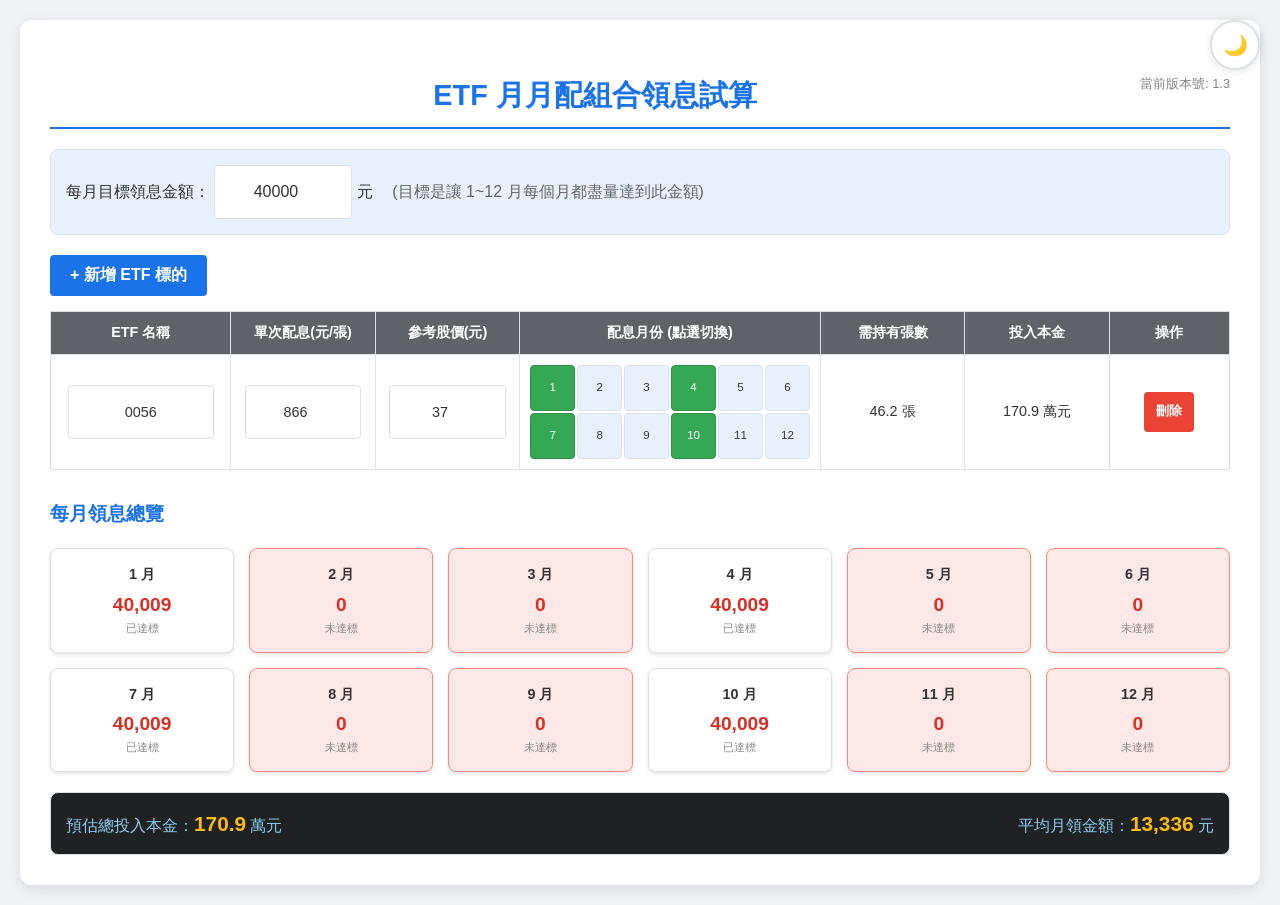
==== index.html @ 4b32ee2d "在標題右上角添加版本號顯示：當前版本號: 1.3" ====
<!DOCTYPE html>
<html lang="zh-TW">
<head>
    <meta charset="UTF-8">
    <meta name="viewport" content="width=device-width, initial-scale=1.0">
    <title>ETF 月月配組合精算器</title>
    <link rel="stylesheet" href="styles.css">
</head>
<body>

<button class="theme-toggle" id="themeToggle" title="切換主題">🌙</button>

<div class="container">
    <div class="header-section">
        <h2>ETF 月月配組合領息試算</h2>
        <div class="version-info">當前版本號: 1.3</div>
    </div>
    
    <div class="config-section">
        <label>每月目標領息金額：</label>
        <input type="number" id="targetIncome" value="40000" style="width: 120px;" oninput="calculate()"> 元
        <span style="margin-left: 15px; color: #666;">(目標是讓 1~12 月每個月都盡量達到此金額)</span>
    </div>

    <button class="btn btn-add" onclick="addRow()">+ 新增 ETF 標的</button>

    <table id="etfTable">
        <thead>
            <tr>
                <th width="15%">ETF 名稱</th>
                <th width="12%">單次配息(元/張)</th>
                <th width="12%">參考股價(元)</th>
                <th width="25%">配息月份 (點選切換)</th>
                <th width="12%">需持有張數</th>
                <th width="12%">投入本金</th>
                <th width="10%">操作</th>
            </tr>
        </thead>
        <tbody>
            <tr>
                <td><input type="text" value="0056" class="name"></td>
                <td><input type="number" value="866" class="dividend" oninput="calculate()"></td>
                <td><input type="number" value="37" class="price" oninput="calculate()"></td>
                <td>
                    <div class="month-box">
                        <div class="month-item active" onclick="toggleMonth(this)">1</div><div class="month-item" onclick="toggleMonth(this)">2</div><div class="month-item" onclick="toggleMonth(this)">3</div>
                        <div class="month-item active" onclick="toggleMonth(this)">4</div><div class="month-item" onclick="toggleMonth(this)">5</div><div class="month-item" onclick="toggleMonth(this)">6</div>
                        <div class="month-item active" onclick="toggleMonth(this)">7</div><div class="month-item" onclick="toggleMonth(this)">8</div><div class="month-item" onclick="toggleMonth(this)">9</div>
                        <div class="month-item active" onclick="toggleMonth(this)">10</div><div class="month-item" onclick="toggleMonth(this)">11</div><div class="month-item" onclick="toggleMonth(this)">12</div>
                    </div>
                </td>
                <td class="shares">0</td>
                <td class="cost">0</td>
                <td><button class="btn btn-del" onclick="deleteRow(this)">刪除</button></td>
            </tr>
        </tbody>
    </table>

    <h3>每月領息總覽</h3>
    <div class="result-grid" id="monthGrid">
        </div>

    <div class="summary-bar">
        <div>預估總投入本金：<span id="totalCapital" class="highlight">0</span> 萬元</div>
        <div>平均月領金額：<span id="avgMonthly" class="highlight">0</span> 元</div>
    </div>
</div>

<script src="script.js"></script>

</body>
</html>
---- styles.css ----
:root {
    /* 亮色主題變數 */
    --bg-primary: #f0f2f5;
    --bg-secondary: #ffffff;
    --bg-tertiary: #e8f0fe;
    --bg-accent: #202124;
    --text-primary: #333333;
    --text-secondary: #666666;
    --text-accent: #1a73e8;
    --text-highlight: #fbbc04;
    --text-error: #d93025;
    --text-success: #34a853;
    --border-primary: #dee2e6;
    --border-secondary: #e0e0e0;
    --border-accent: #1a73e8;
    --shadow-primary: rgba(0,0,0,0.1);
    --shadow-secondary: rgba(0,0,0,0.15);
    --table-header: #5f6368;
    --low-income-bg: #fce8e6;
    --low-income-border: #f28b82;
    --btn-primary: #1a73e8;
    --btn-danger: #ea4335;
    --btn-hover: #e9ecef;
    --summary-text: #87ceeb;
}

/* 暗色主題變數 */
[data-theme="dark"] {
    --bg-primary: #121212;
    --bg-secondary: #1e1e1e;
    --bg-tertiary: #2d2d2d;
    --bg-accent: #ffffff;
    --text-primary: #e0e0e0;
    --text-secondary: #b0b0b0;
    --text-accent: #64b5f6;
    --text-highlight: #ffb74d;
    --text-error: #ef5350;
    --text-success: #4caf50;
    --border-primary: #404040;
    --border-secondary: #404040;
    --border-accent: #64b5f6;
    --shadow-primary: rgba(0,0,0,0.3);
    --shadow-secondary: rgba(0,0,0,0.4);
    --table-header: #424242;
    --low-income-bg: #2d1818;
    --low-income-border: #ef5350;
    --btn-primary: #64b5f6;
    --btn-danger: #ef5350;
    --btn-hover: #333333;
    --summary-text: #000000;
}

body {
    font-family: "Microsoft JhengHei", sans-serif;
    margin: 20px;
    background-color: var(--bg-primary);
    color: var(--text-primary);
    font-size: 16px;
    line-height: 1.5;
    transition: background-color 0.3s ease, color 0.3s ease;
}

.container {
    max-width: 1100px;
    margin: auto;
    background: var(--bg-secondary);
    padding: 25px;
    border-radius: 12px;
    box-shadow: 0 4px 15px var(--shadow-primary);
    transition: background-color 0.3s ease, box-shadow 0.3s ease;
}

.theme-toggle {
    position: fixed;
    top: 20px;
    right: 20px;
    background: var(--bg-secondary);
    border: 2px solid var(--border-primary);
    border-radius: 50%;
    width: 50px;
    height: 50px;
    cursor: pointer;
    display: flex;
    align-items: center;
    justify-content: center;
    font-size: 20px;
    transition: all 0.3s ease;
    box-shadow: 0 2px 8px var(--shadow-primary);
    z-index: 1000;
}

.theme-toggle:hover {
    transform: scale(1.1);
    box-shadow: 0 4px 12px var(--shadow-secondary);
}

.header-section {
    display: flex;
    justify-content: space-between;
    align-items: center;
    margin-bottom: 20px;
    border-bottom: 2px solid var(--text-accent);
    padding-bottom: 10px;
}

.version-info {
    font-size: 0.8em;
    color: var(--text-secondary);
    font-weight: normal;
    opacity: 0.8;
}

h2 {
    color: var(--text-accent);
    text-align: center;
    border-bottom: none;
    padding-bottom: 0;
    margin-bottom: 0;
    font-size: 1.5em;
    flex: 1;
}

h3 {
    color: var(--text-accent);
    margin-top: 30px;
    margin-bottom: 15px;
    font-size: 1.2em;
}

.config-section {
    margin-bottom: 20px;
    padding: 15px;
    background: var(--bg-tertiary);
    border-radius: 8px;
    border: 1px solid var(--border-primary);
    transition: background-color 0.3s ease, border-color 0.3s ease;
}

table {
    width: 100%;
    border-collapse: collapse;
    margin-bottom: 20px;
    background: var(--bg-secondary);
    font-size: 0.9em;
    border: 1px solid var(--border-primary);
}

th, td {
    border: 1px solid var(--border-primary);
    padding: 10px;
    text-align: center;
    vertical-align: middle;
}

th {
    background-color: var(--table-header);
    color: white;
    font-weight: bold;
}

input[type="number"], input[type="text"] {
    width: 80%;
    padding: 8px;
    border: 1px solid var(--border-primary);
    border-radius: 4px;
    text-align: center;
    font-size: 1em;
    min-height: 36px;
    background-color: var(--bg-secondary);
    color: var(--text-primary);
    transition: border-color 0.3s ease, background-color 0.3s ease, color 0.3s ease;
}

input[type="number"]:focus, input[type="text"]:focus {
    outline: none;
    border-color: var(--text-accent);
    box-shadow: 0 0 0 2px rgba(26, 115, 232, 0.2);
}

.month-box {
    display: grid;
    grid-template-columns: repeat(6, 1fr);
    gap: 2px;
    font-size: 0.8em;
}

.month-item {
    background: var(--bg-tertiary);
    border: 1px solid var(--border-primary);
    padding: 6px 2px;
    cursor: pointer;
    border-radius: 4px;
    transition: all 0.2s ease;
    min-height: 32px;
    display: flex;
    align-items: center;
    justify-content: center;
    color: var(--text-primary);
}

.month-item:hover {
    background: var(--btn-hover);
}

.month-item.active {
    background: var(--text-success);
    color: white;
    border-color: #2d8e47;
}

.result-grid {
    display: grid;
    grid-template-columns: repeat(6, 1fr);
    gap: 10px;
    margin-top: 20px;
}

.month-card {
    background: var(--bg-secondary);
    border: 1px solid var(--border-secondary);
    padding: 10px;
    border-radius: 8px;
    text-align: center;
    box-shadow: 0 2px 4px var(--shadow-primary);
    transition: background-color 0.3s ease, border-color 0.3s ease, box-shadow 0.3s ease;
}

.month-card h4 {
    margin: 0 0 5px 0;
    color: var(--text-primary);
    font-size: 0.9em;
}

.month-card .amt {
    font-size: 1.2em;
    font-weight: bold;
    color: var(--text-error);
}

.low-income {
    background-color: var(--low-income-bg);
    border-color: var(--low-income-border);
}

.btn {
    cursor: pointer;
    border: none;
    border-radius: 4px;
    padding: 10px 20px;
    font-weight: bold;
    transition: all 0.3s ease;
    font-size: 1em;
    min-height: 40px;
    background-color: var(--btn-primary);
    color: white;
}

.btn:hover {
    opacity: 0.9;
    transform: translateY(-1px);
}

.btn-add {
    background-color: var(--btn-primary);
    color: white;
    margin-bottom: 15px;
}

.btn-del {
    background-color: var(--btn-danger);
    color: white;
    padding: 6px 12px;
    font-size: 0.9em;
}

.btn-del:hover {
    background-color: #d32f2f;
}

.summary-bar {
    background: var(--bg-accent);
    color: var(--summary-text);
    padding: 15px;
    border-radius: 8px;
    margin-top: 20px;
    display: flex;
    justify-content: space-between;
    align-items: center;
    flex-wrap: wrap;
    gap: 10px;
    border: 1px solid var(--border-primary);
}

.highlight {
    color: var(--text-highlight);
    font-size: 1.3em;
    font-weight: bold;
}

/* 響應式設計 */
@media (max-width: 768px) {
    body {
        margin: 10px;
        font-size: 14px;
    }

    .container {
        padding: 15px;
        margin: 0;
        border-radius: 8px;
    }

    .header-section {
        flex-direction: column;
        align-items: flex-start;
        gap: 5px;
    }

    .version-info {
        font-size: 0.75em;
        align-self: flex-end;
    }

    .theme-toggle {
        top: 10px;
        right: 10px;
        width: 45px;
        height: 45px;
        font-size: 18px;
    }

    h2 {
        font-size: 1.3em;
        margin-bottom: 15px;
    }

    h3 {
        font-size: 1.1em;
        margin-top: 25px;
    }

    .config-section {
        padding: 12px;
        margin-bottom: 15px;
    }

    .config-section label {
        display: block;
        margin-bottom: 8px;
        font-weight: bold;
    }

    .config-section input {
        width: 100%;
        max-width: 200px;
    }

    .config-section span {
        display: block;
        margin-top: 8px;
        font-size: 0.9em;
        color: var(--text-secondary);
    }

    table {
        font-size: 0.8em;
    }

    th, td {
        padding: 6px 4px;
    }

    th {
        font-size: 0.8em;
    }

    input[type="number"], input[type="text"] {
        width: 100%;
        padding: 6px;
        font-size: 0.9em;
        min-height: 32px;
    }

    .month-box {
        grid-template-columns: repeat(4, 1fr);
        gap: 3px;
        font-size: 0.75em;
    }

    .month-item {
        padding: 8px 4px;
        min-height: 36px;
    }

    .result-grid {
        grid-template-columns: repeat(3, 1fr);
        gap: 8px;
    }

    .month-card {
        padding: 8px 6px;
    }

    .month-card h4 {
        font-size: 0.8em;
    }

    .month-card .amt {
        font-size: 1.1em;
    }

    .btn {
        padding: 12px 16px;
        font-size: 0.95em;
        min-height: 44px;
    }

    .btn-add {
        width: 100%;
        margin-bottom: 12px;
    }

    .summary-bar {
        padding: 12px;
        flex-direction: column;
        text-align: center;
        gap: 8px;
    }

    .summary-bar > div {
        font-size: 0.9em;
    }

    .highlight {
        font-size: 1.2em;
    }
}

@media (max-width: 480px) {
    .month-box {
        grid-template-columns: repeat(3, 1fr);
    }

    .result-grid {
        grid-template-columns: repeat(2, 1fr);
    }

    .month-card {
        padding: 6px 4px;
    }

    .month-card .amt {
        font-size: 1em;
    }

    th, td {
        padding: 4px 2px;
    }

    input[type="number"], input[type="text"] {
        font-size: 0.85em;
        min-height: 28px;
    }

    .btn {
        padding: 10px 14px;
        font-size: 0.9em;
        min-height: 40px;
    }
}

@media (min-width: 1200px) {
    .container {
        max-width: 1200px;
        padding: 30px;
    }

    h2 {
        font-size: 1.8em;
    }

    .result-grid {
        grid-template-columns: repeat(6, 1fr);
        gap: 15px;
    }

    .month-card {
        padding: 15px 10px;
    }
}
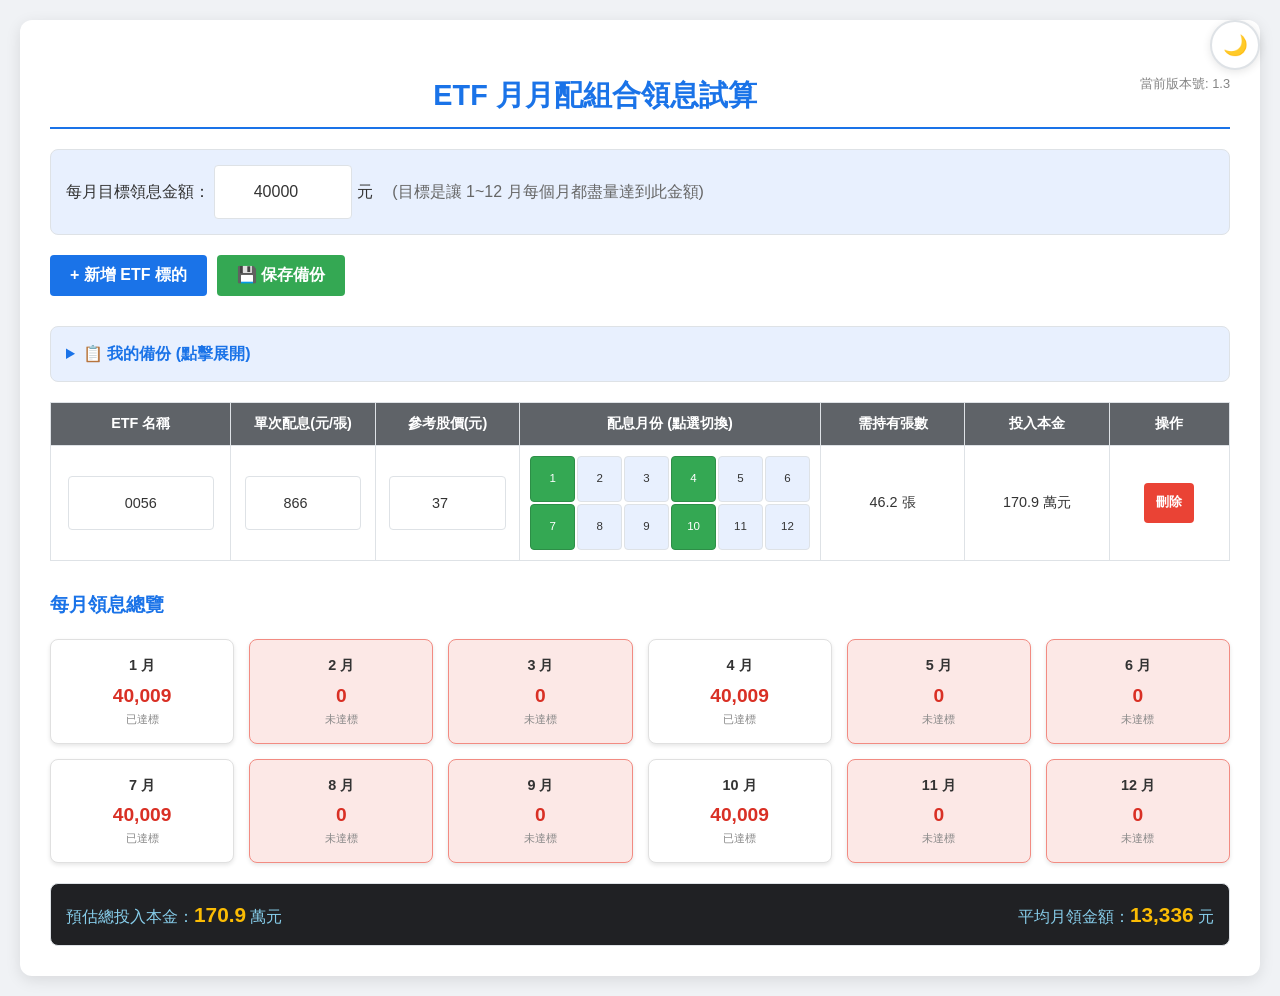
==== commit e42bf612: "添加自動保存和備份功能：自動保存輸入數據到 localStorage，支持多個備份版本" ====
--- a/index.html
+++ b/index.html
@@ -18,11 +18,20 @@
     
     <div class="config-section">
         <label>每月目標領息金額：</label>
-        <input type="number" id="targetIncome" value="40000" style="width: 120px;" oninput="calculate()"> 元
+        <input type="number" id="targetIncome" value="40000" style="width: 120px;" oninput="autoSaveAndCalculate()"> 元
         <span style="margin-left: 15px; color: #666;">(目標是讓 1~12 月每個月都盡量達到此金額)</span>
     </div>
 
-    <button class="btn btn-add" onclick="addRow()">+ 新增 ETF 標的</button>
+    <div style="margin-bottom: 15px; display: flex; gap: 10px; flex-wrap: wrap;">
+        <button class="btn btn-add" onclick="addRow()">+ 新增 ETF 標的</button>
+        <button class="btn btn-add" style="background-color: #34a853;" onclick="saveBackup(prompt('請輸入備份名稱:'))">💾 保存備份</button>
+    </div>
+
+    <!-- 備份列表 -->
+    <details style="margin-bottom: 20px; padding: 15px; background: var(--bg-tertiary); border-radius: 8px; border: 1px solid var(--border-primary);">
+        <summary style="cursor: pointer; font-weight: bold; color: var(--text-accent);">📋 我的備份 (點擊展開)</summary>
+        <div id="backupList" style="margin-top: 15px;"></div>
+    </details>
 
     <table id="etfTable">
         <thead>
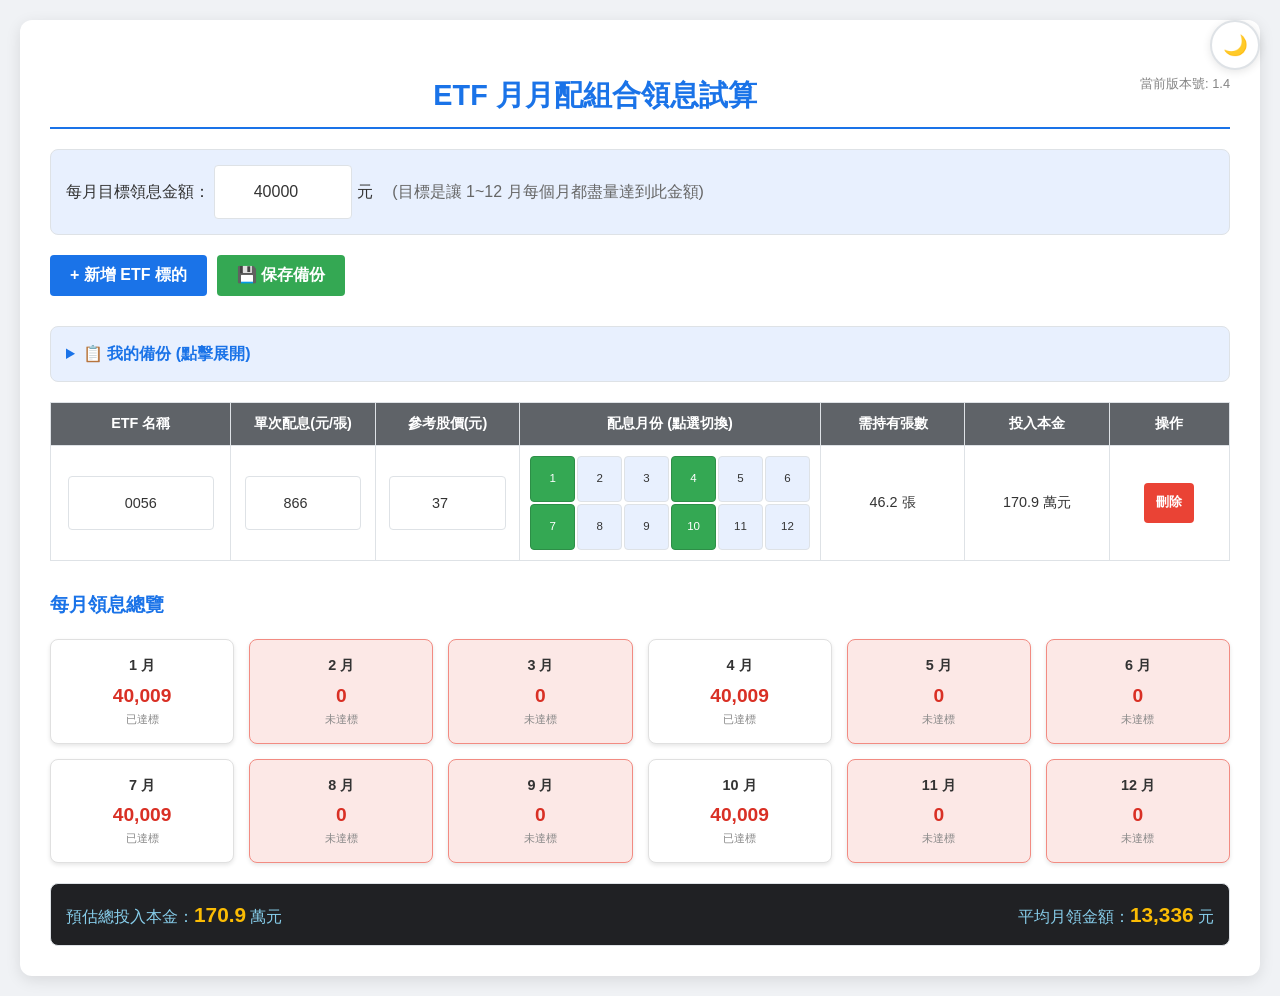
==== commit 6953a139: "修改內容" ====
--- a/index.html
+++ b/index.html
@@ -13,7 +13,7 @@
 <div class="container">
     <div class="header-section">
         <h2>ETF 月月配組合領息試算</h2>
-        <div class="version-info">當前版本號: 1.3</div>
+        <div class="version-info">當前版本號: 1.4</div>
     </div>
     
     <div class="config-section">
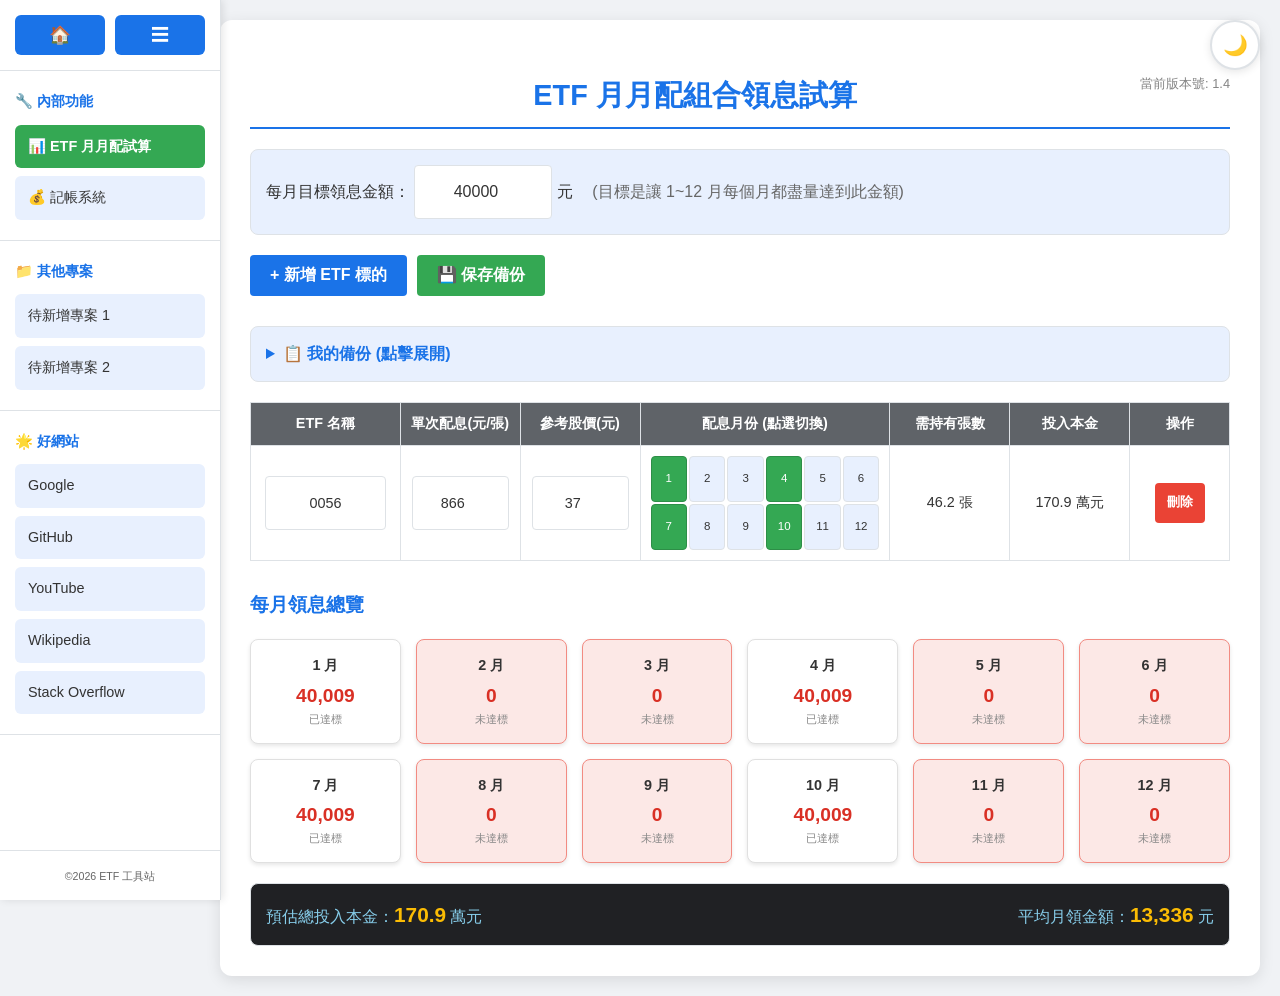
==== commit b71f0e11: "Add sidebar navigation to ETF calculator page" ====
--- a/index.html
+++ b/index.html
@@ -7,6 +7,9 @@
     <link rel="stylesheet" href="styles.css">
 </head>
 <body>
+
+<!-- 側邊欄容器 -->
+<div id="sidebarContainer"></div>
 
 <button class="theme-toggle" id="themeToggle" title="切換主題">🌙</button>
 
@@ -75,7 +78,38 @@
     </div>
 </div>
 
+<!-- 側邊欄載入腳本 -->
+<script>
+    // 載入側邊欄
+    fetch('sidebar.html')
+        .then(response => response.text())
+        .then(html => {
+            document.getElementById('sidebarContainer').innerHTML = html;
+            
+            // 設置側邊欄狀態
+            setTimeout(() => {
+                const isSidebarCollapsed = localStorage.getItem('sidebarCollapsed') === 'true';
+                if (isSidebarCollapsed) {
+                    const sidebar = document.getElementById('sidebar');
+                    if (sidebar) {
+                        sidebar.classList.add('collapsed');
+                        document.body.classList.add('sidebar-collapsed');
+                    }
+                }
+
+                // 設置當前頁面的活躍鏈接
+                const currentPage = 'index.html';
+                document.querySelectorAll('.sidebar-link').forEach(link => {
+                    if (link.getAttribute('href') === currentPage) {
+                        link.classList.add('active');
+                    }
+                });
+            }, 100);
+        })
+        .catch(err => console.log('側邊欄載入失敗:', err));
+</script>
+
 <script src="script.js"></script>
 
 </body>
-</html>+</html>
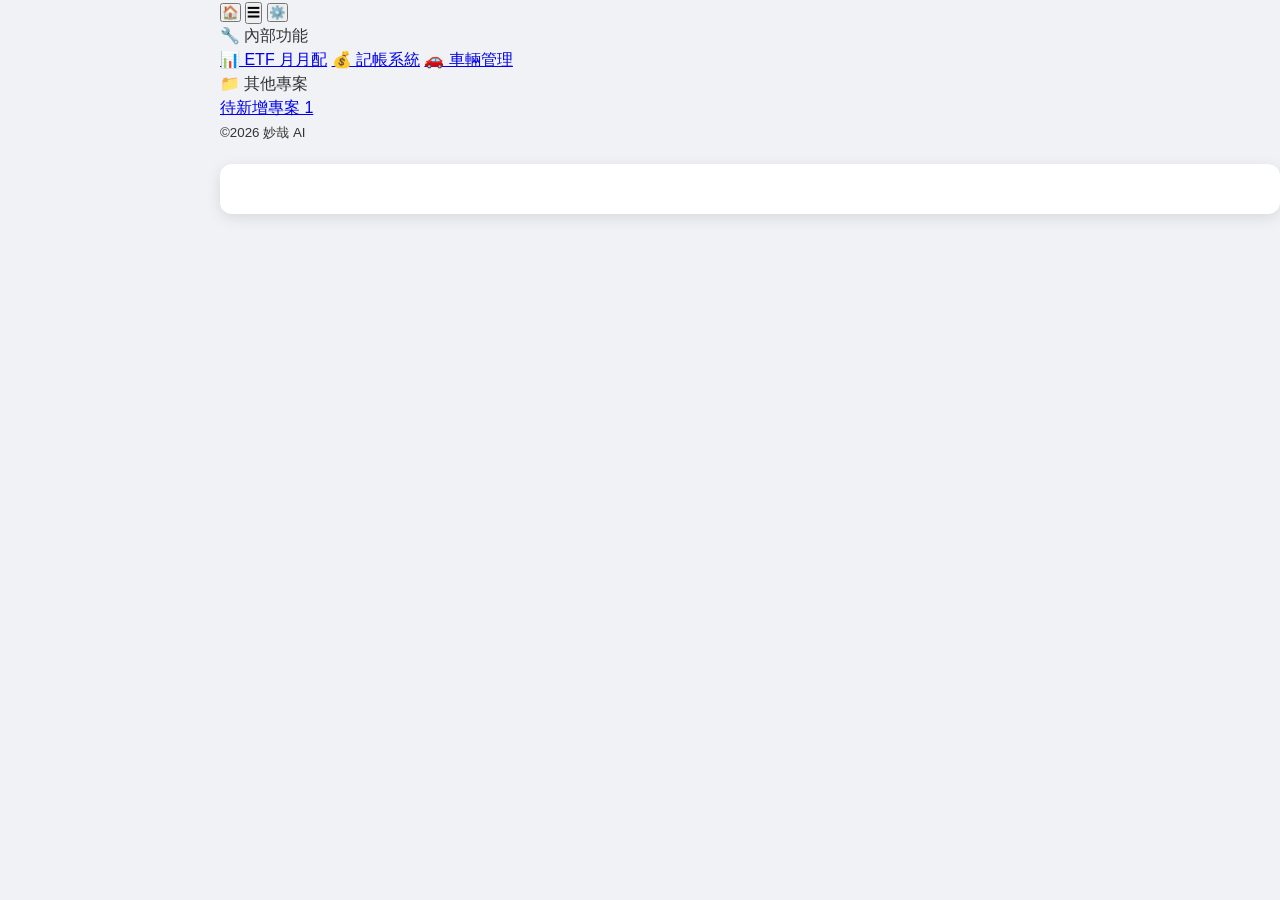
==== commit 36e9c2b1: "Refactor index.html to improve structure and scripts ETF頁面模塊化處理" ====
--- a/index.html
+++ b/index.html
@@ -4,112 +4,18 @@
     <meta charset="UTF-8">
     <meta name="viewport" content="width=device-width, initial-scale=1.0">
     <title>ETF 月月配組合精算器</title>
+
     <link rel="stylesheet" href="styles.css">
+    <link rel="stylesheet" href="etf-style.css">
 </head>
 <body>
 
-<!-- 側邊欄容器 -->
-<div id="sidebarContainer"></div>
+    <div id="sidebarContainer"></div>
 
-<button class="theme-toggle" id="themeToggle" title="切換主題">🌙</button>
-
-<div class="container">
-    <div class="header-section">
-        <h2>ETF 月月配組合領息試算</h2>
-        <div class="version-info">當前版本號: 1.4</div>
-    </div>
-    
-    <div class="config-section">
-        <label>每月目標領息金額：</label>
-        <input type="number" id="targetIncome" value="40000" style="width: 120px;" oninput="autoSaveAndCalculate()"> 元
-        <span style="margin-left: 15px; color: #666;">(目標是讓 1~12 月每個月都盡量達到此金額)</span>
-    </div>
-
-    <div style="margin-bottom: 15px; display: flex; gap: 10px; flex-wrap: wrap;">
-        <button class="btn btn-add" onclick="addRow()">+ 新增 ETF 標的</button>
-        <button class="btn btn-add" style="background-color: #34a853;" onclick="saveBackup(prompt('請輸入備份名稱:'))">💾 保存備份</button>
-    </div>
-
-    <!-- 備份列表 -->
-    <details style="margin-bottom: 20px; padding: 15px; background: var(--bg-tertiary); border-radius: 8px; border: 1px solid var(--border-primary);">
-        <summary style="cursor: pointer; font-weight: bold; color: var(--text-accent);">📋 我的備份 (點擊展開)</summary>
-        <div id="backupList" style="margin-top: 15px;"></div>
-    </details>
-
-    <table id="etfTable">
-        <thead>
-            <tr>
-                <th width="15%">ETF 名稱</th>
-                <th width="12%">單次配息(元/張)</th>
-                <th width="12%">參考股價(元)</th>
-                <th width="25%">配息月份 (點選切換)</th>
-                <th width="12%">需持有張數</th>
-                <th width="12%">投入本金</th>
-                <th width="10%">操作</th>
-            </tr>
-        </thead>
-        <tbody>
-            <tr>
-                <td><input type="text" value="0056" class="name"></td>
-                <td><input type="number" value="866" class="dividend" oninput="calculate()"></td>
-                <td><input type="number" value="37" class="price" oninput="calculate()"></td>
-                <td>
-                    <div class="month-box">
-                        <div class="month-item active" onclick="toggleMonth(this)">1</div><div class="month-item" onclick="toggleMonth(this)">2</div><div class="month-item" onclick="toggleMonth(this)">3</div>
-                        <div class="month-item active" onclick="toggleMonth(this)">4</div><div class="month-item" onclick="toggleMonth(this)">5</div><div class="month-item" onclick="toggleMonth(this)">6</div>
-                        <div class="month-item active" onclick="toggleMonth(this)">7</div><div class="month-item" onclick="toggleMonth(this)">8</div><div class="month-item" onclick="toggleMonth(this)">9</div>
-                        <div class="month-item active" onclick="toggleMonth(this)">10</div><div class="month-item" onclick="toggleMonth(this)">11</div><div class="month-item" onclick="toggleMonth(this)">12</div>
-                    </div>
-                </td>
-                <td class="shares">0</td>
-                <td class="cost">0</td>
-                <td><button class="btn btn-del" onclick="deleteRow(this)">刪除</button></td>
-            </tr>
-        </tbody>
-    </table>
-
-    <h3>每月領息總覽</h3>
-    <div class="result-grid" id="monthGrid">
+    <div class="container">
         </div>
 
-    <div class="summary-bar">
-        <div>預估總投入本金：<span id="totalCapital" class="highlight">0</span> 萬元</div>
-        <div>平均月領金額：<span id="avgMonthly" class="highlight">0</span> 元</div>
-    </div>
-</div>
-
-<!-- 側邊欄載入腳本 -->
-<script>
-    // 載入側邊欄
-    fetch('sidebar.html')
-        .then(response => response.text())
-        .then(html => {
-            document.getElementById('sidebarContainer').innerHTML = html;
-            
-            // 設置側邊欄狀態
-            setTimeout(() => {
-                const isSidebarCollapsed = localStorage.getItem('sidebarCollapsed') === 'true';
-                if (isSidebarCollapsed) {
-                    const sidebar = document.getElementById('sidebar');
-                    if (sidebar) {
-                        sidebar.classList.add('collapsed');
-                        document.body.classList.add('sidebar-collapsed');
-                    }
-                }
-
-                // 設置當前頁面的活躍鏈接
-                const currentPage = 'index.html';
-                document.querySelectorAll('.sidebar-link').forEach(link => {
-                    if (link.getAttribute('href') === currentPage) {
-                        link.classList.add('active');
-                    }
-                });
-            }, 100);
-        })
-        .catch(err => console.log('側邊欄載入失敗:', err));
-</script>
-
-<script src="script.js"></script>
-
+    <script src="etf-logic.js"></script>
+    <script src="script.js"></script>
 </body>
 </html>
--- a/styles.css
+++ b/styles.css
@@ -1,490 +1,172 @@
+/* ==========================================================================
+   1. 全站核心主題變數
+   ========================================================================== */
 :root {
-    /* 亮色主題變數 */
     --bg-primary: #f0f2f5;
     --bg-secondary: #ffffff;
     --bg-tertiary: #e8f0fe;
-    --bg-accent: #202124;
     --text-primary: #333333;
     --text-secondary: #666666;
     --text-accent: #1a73e8;
-    --text-highlight: #fbbc04;
-    --text-error: #d93025;
-    --text-success: #34a853;
     --border-primary: #dee2e6;
-    --border-secondary: #e0e0e0;
-    --border-accent: #1a73e8;
     --shadow-primary: rgba(0,0,0,0.1);
-    --shadow-secondary: rgba(0,0,0,0.15);
-    --table-header: #5f6368;
-    --low-income-bg: #fce8e6;
-    --low-income-border: #f28b82;
-    --btn-primary: #1a73e8;
-    --btn-danger: #ea4335;
-    --btn-hover: #e9ecef;
-    --summary-text: #87ceeb;
+    --shadow-secondary: rgba(0,0,0,0.15); /* 新增：彈窗用 */
+
+    --sidebar-width: 220px;
+    --sidebar-collapsed-width: 60px;
+    --transition-speed: 0.3s;
+    --base-font-size: 16px;
 }
 
-/* 暗色主題變數 */
 [data-theme="dark"] {
     --bg-primary: #121212;
     --bg-secondary: #1e1e1e;
     --bg-tertiary: #2d2d2d;
-    --bg-accent: #ffffff;
     --text-primary: #e0e0e0;
     --text-secondary: #b0b0b0;
     --text-accent: #64b5f6;
-    --text-highlight: #ffb74d;
-    --text-error: #ef5350;
-    --text-success: #4caf50;
     --border-primary: #404040;
-    --border-secondary: #404040;
-    --border-accent: #64b5f6;
     --shadow-primary: rgba(0,0,0,0.3);
-    --shadow-secondary: rgba(0,0,0,0.4);
-    --table-header: #424242;
-    --low-income-bg: #2d1818;
-    --low-income-border: #ef5350;
-    --btn-primary: #64b5f6;
-    --btn-danger: #ef5350;
-    --btn-hover: #333333;
-    --summary-text: #000000;
+    --shadow-secondary: rgba(0,0,0,0.5); /* 暗色模式加深陰影 */
+}
+
+/* ==========================================================================
+   2. 基礎佈局重設
+   ========================================================================== */
+* {
+    margin: 0;
+    padding: 0;
+    box-sizing: border-box;
 }
 
 body {
     font-family: "Microsoft JhengHei", sans-serif;
-    margin: 20px;
+    font-size: var(--base-font-size); /* 連動設定功能 */
     background-color: var(--bg-primary);
     color: var(--text-primary);
-    font-size: 16px;
     line-height: 1.5;
-    transition: background-color 0.3s ease, color 0.3s ease;
+    transition: background-color var(--transition-speed), padding var(--transition-speed);
+    padding-left: var(--sidebar-width); 
 }
 
+body.sidebar-collapsed {
+    padding-left: var(--sidebar-collapsed-width);
+}
+
+/* ==========================================================================
+   3. 通用元件樣式
+   ========================================================================== */
 .container {
     max-width: 1100px;
-    margin: auto;
+    margin: 20px auto;
     background: var(--bg-secondary);
     padding: 25px;
     border-radius: 12px;
     box-shadow: 0 4px 15px var(--shadow-primary);
-    transition: background-color 0.3s ease, box-shadow 0.3s ease;
 }
 
 .theme-toggle {
     position: fixed;
     top: 20px;
     right: 20px;
+    z-index: 1001;
     background: var(--bg-secondary);
     border: 2px solid var(--border-primary);
     border-radius: 50%;
-    width: 50px;
-    height: 50px;
+    width: 45px;
+    height: 45px;
     cursor: pointer;
     display: flex;
     align-items: center;
     justify-content: center;
-    font-size: 20px;
-    transition: all 0.3s ease;
     box-shadow: 0 2px 8px var(--shadow-primary);
-    z-index: 1000;
 }
 
-.theme-toggle:hover {
-    transform: scale(1.1);
-    box-shadow: 0 4px 12px var(--shadow-secondary);
+/* ==========================================================================
+   4. 設定彈窗 (Settings Modal) - 邏輯修正
+   ========================================================================== */
+.settings-modal {
+    display: none; /* 預設隱藏 */
+    position: fixed;
+    top: 0;
+    left: 0;
+    width: 100%;
+    height: 100%;
+    background: rgba(0, 0, 0, 0.6); /* 稍微加深遮罩 */
+    z-index: 2000;
+    align-items: center;
+    justify-content: center;
 }
 
-.header-section {
+.settings-modal.active {
+    display: flex; /* 開啟時顯示 */
+}
+
+.settings-modal-content {
+    background: var(--bg-secondary);
+    border-radius: 12px;
+    box-shadow: 0 8px 24px var(--shadow-secondary);
+    width: 90%;
+    max-width: 400px;
+    display: flex;
+    flex-direction: column;
+}
+
+.settings-header {
     display: flex;
     justify-content: space-between;
     align-items: center;
-    margin-bottom: 20px;
-    border-bottom: 2px solid var(--text-accent);
-    padding-bottom: 10px;
+    padding: 20px;
+    border-bottom: 1px solid var(--border-primary);
 }
 
-.version-info {
-    font-size: 0.8em;
-    color: var(--text-secondary);
-    font-weight: normal;
-    opacity: 0.8;
+.settings-header h2 {
+    margin: 0;
+    color: var(--text-accent);
+    font-size: 1.3em;
 }
 
-h2 {
-    color: var(--text-accent);
-    text-align: center;
-    border-bottom: none;
-    padding-bottom: 0;
-    margin-bottom: 0;
-    font-size: 1.5em;
-    flex: 1;
+.settings-body {
+    padding: 20px;
 }
 
-h3 {
-    color: var(--text-accent);
-    margin-top: 30px;
-    margin-bottom: 15px;
-    font-size: 1.2em;
+.settings-group {
+    margin-bottom: 20px;
 }
 
-.config-section {
-    margin-bottom: 20px;
-    padding: 15px;
-    background: var(--bg-tertiary);
-    border-radius: 8px;
-    border: 1px solid var(--border-primary);
-    transition: background-color 0.3s ease, border-color 0.3s ease;
-}
-
-table {
-    width: 100%;
-    border-collapse: collapse;
-    margin-bottom: 20px;
-    background: var(--bg-secondary);
-    font-size: 0.9em;
-    border: 1px solid var(--border-primary);
-}
-
-th, td {
-    border: 1px solid var(--border-primary);
-    padding: 10px;
-    text-align: center;
-    vertical-align: middle;
-}
-
-th {
-    background-color: var(--table-header);
-    color: white;
+.settings-group label {
+    display: block;
+    margin-bottom: 10px;
     font-weight: bold;
 }
 
-input[type="number"], input[type="text"] {
-    width: 80%;
-    padding: 8px;
-    border: 1px solid var(--border-primary);
-    border-radius: 4px;
-    text-align: center;
-    font-size: 1em;
-    min-height: 36px;
-    background-color: var(--bg-secondary);
-    color: var(--text-primary);
-    transition: border-color 0.3s ease, background-color 0.3s ease, color 0.3s ease;
+.settings-options {
+    display: grid;
+    grid-template-columns: 1fr 1fr;
+    gap: 10px;
 }
 
-input[type="number"]:focus, input[type="text"]:focus {
-    outline: none;
-    border-color: var(--text-accent);
-    box-shadow: 0 0 0 2px rgba(26, 115, 232, 0.2);
+.settings-btn {
+    padding: 10px;
+    background: var(--bg-tertiary);
+    border: 1px solid var(--border-primary);
+    border-radius: 6px;
+    color: var(--text-primary);
+    cursor: pointer;
+    transition: all 0.2s;
 }
 
-.month-box {
-    display: grid;
-    grid-template-columns: repeat(6, 1fr);
-    gap: 2px;
-    font-size: 0.8em;
-}
-
-.month-item {
-    background: var(--bg-tertiary);
-    border: 1px solid var(--border-primary);
-    padding: 6px 2px;
-    cursor: pointer;
-    border-radius: 4px;
-    transition: all 0.2s ease;
-    min-height: 32px;
-    display: flex;
-    align-items: center;
-    justify-content: center;
-    color: var(--text-primary);
-}
-
-.month-item:hover {
-    background: var(--btn-hover);
-}
-
-.month-item.active {
-    background: var(--text-success);
-    color: white;
-    border-color: #2d8e47;
-}
-
-.result-grid {
-    display: grid;
-    grid-template-columns: repeat(6, 1fr);
-    gap: 10px;
-    margin-top: 20px;
-}
-
-.month-card {
-    background: var(--bg-secondary);
-    border: 1px solid var(--border-secondary);
-    padding: 10px;
-    border-radius: 8px;
-    text-align: center;
-    box-shadow: 0 2px 4px var(--shadow-primary);
-    transition: background-color 0.3s ease, border-color 0.3s ease, box-shadow 0.3s ease;
-}
-
-.month-card h4 {
-    margin: 0 0 5px 0;
-    color: var(--text-primary);
-    font-size: 0.9em;
-}
-
-.month-card .amt {
-    font-size: 1.2em;
-    font-weight: bold;
-    color: var(--text-error);
-}
-
-.low-income {
-    background-color: var(--low-income-bg);
-    border-color: var(--low-income-border);
-}
-
-.btn {
-    cursor: pointer;
-    border: none;
-    border-radius: 4px;
-    padding: 10px 20px;
-    font-weight: bold;
-    transition: all 0.3s ease;
-    font-size: 1em;
-    min-height: 40px;
-    background-color: var(--btn-primary);
+.settings-btn:hover, .settings-btn.active {
+    background: var(--text-accent);
     color: white;
 }
 
-.btn:hover {
-    opacity: 0.9;
-    transform: translateY(-1px);
+/* ==========================================================================
+   5. 響應式與細節
+   ========================================================================== */
+@media (max-width: 768px) {
+    body, body.sidebar-collapsed {
+        padding-left: 0;
+    }
+    .container { margin: 10px; }
 }
-
-.btn-add {
-    background-color: var(--btn-primary);
-    color: white;
-    margin-bottom: 15px;
-}
-
-.btn-del {
-    background-color: var(--btn-danger);
-    color: white;
-    padding: 6px 12px;
-    font-size: 0.9em;
-}
-
-.btn-del:hover {
-    background-color: #d32f2f;
-}
-
-.summary-bar {
-    background: var(--bg-accent);
-    color: var(--summary-text);
-    padding: 15px;
-    border-radius: 8px;
-    margin-top: 20px;
-    display: flex;
-    justify-content: space-between;
-    align-items: center;
-    flex-wrap: wrap;
-    gap: 10px;
-    border: 1px solid var(--border-primary);
-}
-
-.highlight {
-    color: var(--text-highlight);
-    font-size: 1.3em;
-    font-weight: bold;
-}
-
-/* 響應式設計 */
-@media (max-width: 768px) {
-    body {
-        margin: 10px;
-        font-size: 14px;
-    }
-
-    .container {
-        padding: 15px;
-        margin: 0;
-        border-radius: 8px;
-    }
-
-    .header-section {
-        flex-direction: column;
-        align-items: flex-start;
-        gap: 5px;
-    }
-
-    .version-info {
-        font-size: 0.75em;
-        align-self: flex-end;
-    }
-
-    .theme-toggle {
-        top: 10px;
-        right: 10px;
-        width: 45px;
-        height: 45px;
-        font-size: 18px;
-    }
-
-    h2 {
-        font-size: 1.3em;
-        margin-bottom: 15px;
-    }
-
-    h3 {
-        font-size: 1.1em;
-        margin-top: 25px;
-    }
-
-    .config-section {
-        padding: 12px;
-        margin-bottom: 15px;
-    }
-
-    .config-section label {
-        display: block;
-        margin-bottom: 8px;
-        font-weight: bold;
-    }
-
-    .config-section input {
-        width: 100%;
-        max-width: 200px;
-    }
-
-    .config-section span {
-        display: block;
-        margin-top: 8px;
-        font-size: 0.9em;
-        color: var(--text-secondary);
-    }
-
-    table {
-        font-size: 0.8em;
-    }
-
-    th, td {
-        padding: 6px 4px;
-    }
-
-    th {
-        font-size: 0.8em;
-    }
-
-    input[type="number"], input[type="text"] {
-        width: 100%;
-        padding: 6px;
-        font-size: 0.9em;
-        min-height: 32px;
-    }
-
-    .month-box {
-        grid-template-columns: repeat(4, 1fr);
-        gap: 3px;
-        font-size: 0.75em;
-    }
-
-    .month-item {
-        padding: 8px 4px;
-        min-height: 36px;
-    }
-
-    .result-grid {
-        grid-template-columns: repeat(3, 1fr);
-        gap: 8px;
-    }
-
-    .month-card {
-        padding: 8px 6px;
-    }
-
-    .month-card h4 {
-        font-size: 0.8em;
-    }
-
-    .month-card .amt {
-        font-size: 1.1em;
-    }
-
-    .btn {
-        padding: 12px 16px;
-        font-size: 0.95em;
-        min-height: 44px;
-    }
-
-    .btn-add {
-        width: 100%;
-        margin-bottom: 12px;
-    }
-
-    .summary-bar {
-        padding: 12px;
-        flex-direction: column;
-        text-align: center;
-        gap: 8px;
-    }
-
-    .summary-bar > div {
-        font-size: 0.9em;
-    }
-
-    .highlight {
-        font-size: 1.2em;
-    }
-}
-
-@media (max-width: 480px) {
-    .month-box {
-        grid-template-columns: repeat(3, 1fr);
-    }
-
-    .result-grid {
-        grid-template-columns: repeat(2, 1fr);
-    }
-
-    .month-card {
-        padding: 6px 4px;
-    }
-
-    .month-card .amt {
-        font-size: 1em;
-    }
-
-    th, td {
-        padding: 4px 2px;
-    }
-
-    input[type="number"], input[type="text"] {
-        font-size: 0.85em;
-        min-height: 28px;
-    }
-
-    .btn {
-        padding: 10px 14px;
-        font-size: 0.9em;
-        min-height: 40px;
-    }
-}
-
-@media (min-width: 1200px) {
-    .container {
-        max-width: 1200px;
-        padding: 30px;
-    }
-
-    h2 {
-        font-size: 1.8em;
-    }
-
-    .result-grid {
-        grid-template-columns: repeat(6, 1fr);
-        gap: 15px;
-    }
-
-    .month-card {
-        padding: 15px 10px;
-    }
-}
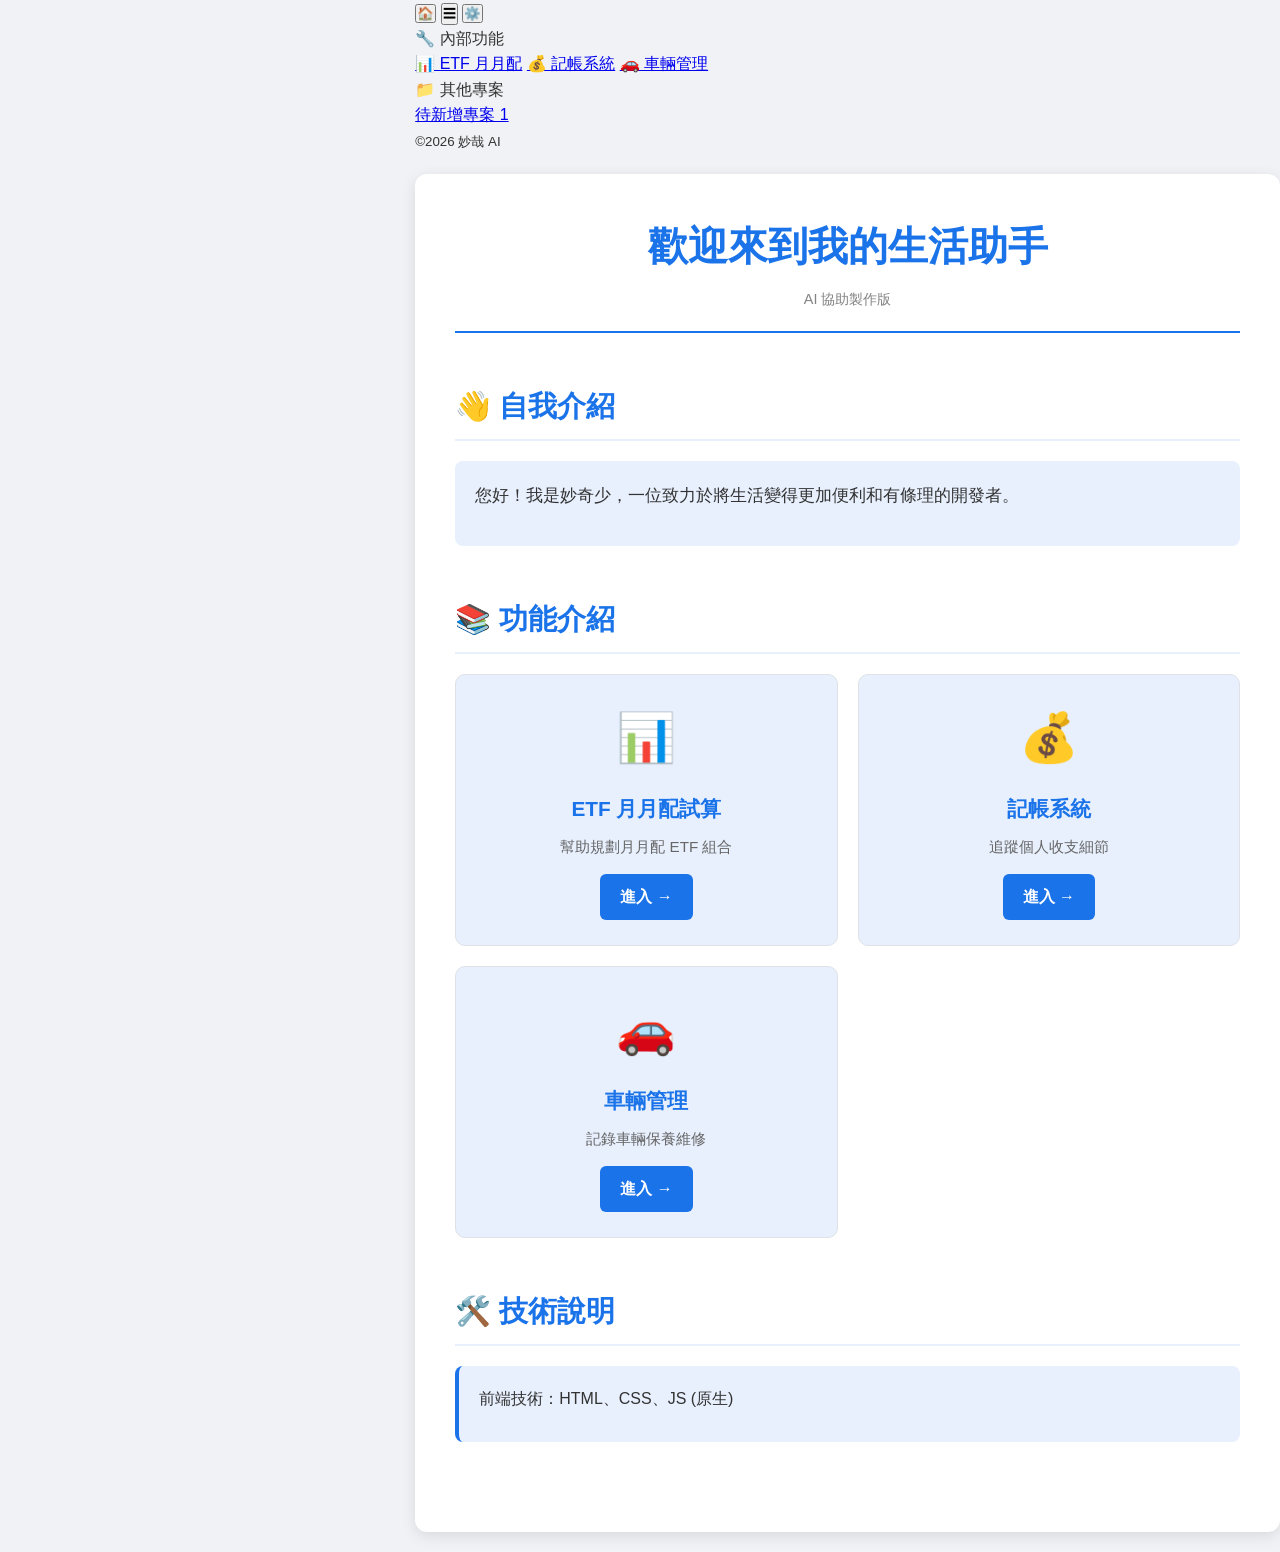
==== commit 37b8c78a: "Refactor index.html and update stylesheets 首頁設定變更，並修改網址，確保為首頁" ====
--- a/index.html
+++ b/index.html
@@ -3,19 +3,61 @@
 <head>
     <meta charset="UTF-8">
     <meta name="viewport" content="width=device-width, initial-scale=1.0">
-    <title>ETF 月月配組合精算器</title>
-
-    <link rel="stylesheet" href="styles.css">
-    <link rel="stylesheet" href="etf-style.css">
-</head>
+    <title>妙哉 AI協作 生活網 - 首頁</title>
+    
+    <link rel="stylesheet" href="styles.css"> <link rel="stylesheet" href="home.css">   </head>
 <body>
 
     <div id="sidebarContainer"></div>
 
-    <div class="container">
-        </div>
+    <main class="container">
+        <header class="header-section">
+            <h1>歡迎來到我的生活助手</h1>
+            <div class="version-info">AI 協助製作版</div>
+        </header>
 
-    <script src="etf-logic.js"></script>
+        <section class="intro-section">
+            <h2>👋 自我介紹</h2>
+            <div class="intro-content">
+                <p>您好！我是妙奇少，一位致力於將生活變得更加便利和有條理的開發者。</p>
+            </div>
+        </section>
+
+        <section class="features-section">
+            <h2>📚 功能介紹</h2>
+            <div class="features-grid">
+                <div class="feature-card">
+                    <div class="feature-icon">📊</div>
+                    <h3>ETF 月月配試算</h3>
+                    <p>幫助規劃月月配 ETF 組合</p>
+                    <a href="etf-calc.html" class="feature-link">進入 →</a>
+                </div>
+
+                <div class="feature-card">
+                    <div class="feature-icon">💰</div>
+                    <h3>記帳系統</h3>
+                    <p>追蹤個人收支細節</p>
+                    <a href="accounting.html" class="feature-link">進入 →</a>
+                </div>
+
+                <div class="feature-card">
+                    <div class="feature-icon">🚗</div>
+                    <h3>車輛管理</h3>
+                    <p>記錄車輛保養維修</p>
+                    <a href="car.html" class="feature-link">進入 →</a>
+                </div>
+            </div>
+        </section>
+
+        <section class="tech-section">
+            <h2>🛠️ 技術說明</h2>
+            <div class="tech-content">
+                <p>前端技術：HTML、CSS、JS (原生)</p>
+            </div>
+        </section>
+    </main>
+
     <script src="script.js"></script>
-</body>
+    
+    </body>
 </html>
--- a/home.css
+++ b/home.css
@@ -0,0 +1,289 @@
+:root {
+    --sidebar-width: 220px;
+    --sidebar-collapsed-width: 60px;
+    /* 亮色主題變數 */
+    --bg-primary: #f0f2f5;
+    --bg-secondary: #ffffff;
+    --bg-tertiary: #e8f0fe;
+    --text-primary: #333333;
+    --text-secondary: #666666;
+    --text-accent: #1a73e8;
+    --border-primary: #dee2e6;
+    --border-secondary: #e0e0e0;
+    --shadow-primary: rgba(0,0,0,0.1);
+    --shadow-secondary: rgba(0,0,0,0.15);
+}
+
+[data-theme="dark"] {
+    --bg-primary: #121212;
+    --bg-secondary: #1e1e1e;
+    --bg-tertiary: #2d2d2d;
+    --text-primary: #e0e0e0;
+    --text-secondary: #b0b0b0;
+    --text-accent: #64b5f6;
+    --border-primary: #404040;
+    --shadow-primary: rgba(0,0,0,0.3);
+    --shadow-secondary: rgba(0,0,0,0.4);
+}
+
+* {
+    margin: 0;
+    padding: 0;
+    box-sizing: border-box;
+}
+
+body {
+    font-family: "Microsoft JhengHei", sans-serif;
+    background-color: var(--bg-primary);
+    color: var(--text-primary);
+    font-size: 16px;
+    line-height: 1.6;
+    transition: background-color 0.3s ease, color 0.3s ease;
+    margin-left: 220px;
+}
+
+body.sidebar-collapsed {
+    margin-left: 60px;
+}
+
+.container {
+    max-width: 1000px;
+    margin: 20px auto;
+    background: var(--bg-secondary);
+    padding: 40px;
+    border-radius: 12px;
+    box-shadow: 0 4px 15px var(--shadow-primary);
+    transition: background-color 0.3s ease;
+}
+
+.theme-toggle {
+    position: fixed;
+    top: 20px;
+    right: 20px;
+    background: var(--bg-secondary);
+    border: 2px solid var(--border-primary);
+    border-radius: 50%;
+    width: 50px;
+    height: 50px;
+    cursor: pointer;
+    display: flex;
+    align-items: center;
+    justify-content: center;
+    font-size: 20px;
+    transition: all 0.3s ease;
+    box-shadow: 0 2px 8px var(--shadow-primary);
+    z-index: 1000;
+}
+
+.theme-toggle:hover {
+    transform: scale(1.1);
+    box-shadow: 0 4px 12px var(--shadow-secondary);
+}
+
+.header-section {
+    text-align: center;
+    margin-bottom: 50px;
+    border-bottom: 2px solid var(--text-accent);
+    padding-bottom: 20px;
+}
+
+.header-section h1 {
+    font-size: 2.5em;
+    color: var(--text-accent);
+    margin-bottom: 10px;
+}
+
+.version-info {
+    font-size: 0.9em;
+    color: var(--text-secondary);
+    opacity: 0.8;
+}
+
+section {
+    margin-bottom: 50px;
+}
+
+section h2 {
+    color: var(--text-accent);
+    font-size: 1.8em;
+    margin-bottom: 20px;
+    padding-bottom: 10px;
+    border-bottom: 2px solid var(--bg-tertiary);
+}
+
+/* 自我介紹區 */
+.intro-section .intro-content {
+    background: var(--bg-tertiary);
+    padding: 20px;
+    border-radius: 8px;
+    line-height: 1.8;
+}
+
+.intro-content p {
+    margin-bottom: 15px;
+    font-size: 1.05em;
+}
+
+.intro-content strong {
+    color: var(--text-accent);
+}
+
+/* 功能卡片 */
+.features-grid {
+    display: grid;
+    grid-template-columns: repeat(auto-fit, minmax(280px, 1fr));
+    gap: 20px;
+}
+
+.feature-card {
+    background: var(--bg-tertiary);
+    padding: 25px;
+    border-radius: 10px;
+    border: 1px solid var(--border-primary);
+    transition: all 0.3s ease;
+    text-align: center;
+}
+
+.feature-card:hover {
+    transform: translateY(-5px);
+    box-shadow: 0 8px 20px var(--shadow-secondary);
+    background: var(--bg-secondary);
+    border-color: var(--text-accent);
+}
+
+.feature-icon {
+    font-size: 3em;
+    margin-bottom: 15px;
+}
+
+.feature-card h3 {
+    color: var(--text-accent);
+    font-size: 1.3em;
+    margin-bottom: 10px;
+}
+
+.feature-card p {
+    color: var(--text-secondary);
+    margin-bottom: 15px;
+    font-size: 0.95em;
+}
+
+.feature-link {
+    display: inline-block;
+    background: var(--text-accent);
+    color: white;
+    padding: 10px 20px;
+    border-radius: 6px;
+    text-decoration: none;
+    transition: all 0.3s ease;
+    font-weight: bold;
+}
+
+.feature-link:hover {
+    opacity: 0.9;
+    transform: translateX(5px);
+}
+
+/* 技術說明 */
+.tech-section .tech-content {
+    background: var(--bg-tertiary);
+    padding: 20px;
+    border-radius: 8px;
+    border-left: 4px solid var(--text-accent);
+}
+
+.tech-content p {
+    margin-bottom: 10px;
+}
+
+/* 聯絡方式 */
+.contact-section .contact-content {
+    background: var(--bg-tertiary);
+    padding: 20px;
+    border-radius: 8px;
+}
+
+.contact-content p {
+    margin-bottom: 10px;
+}
+
+.contact-content a {
+    color: var(--text-accent);
+    text-decoration: none;
+    font-weight: bold;
+}
+
+.contact-content a:hover {
+    text-decoration: underline;
+}
+
+/* 連動補丁：確保側邊欄與內容區同步 */
+body {
+    margin-left: var(--sidebar-width) !important;
+    transition: margin-left 0.3s ease !important;
+}
+
+body.sidebar-collapsed {
+    margin-left: var(--sidebar-collapsed-width) !important;
+}
+
+/* 響應式設計 */
+@media (max-width: 768px) {
+    body {
+        margin-left: 180px;
+    }
+
+    body.sidebar-collapsed {
+        margin-left: 50px;
+    }
+
+    .container {
+        padding: 25px;
+        margin: 10px;
+    }
+
+    .header-section h1 {
+        font-size: 1.8em;
+    }
+
+    section h2 {
+        font-size: 1.5em;
+    }
+
+    .features-grid {
+        grid-template-columns: 1fr;
+    }
+}
+
+@media (max-width: 480px) {
+    body {
+        margin-left: 0;
+    }
+
+    body.sidebar-collapsed {
+        margin-left: 0;
+    }
+
+    .container {
+        padding: 20px;
+        margin: 10px;
+    }
+
+    .header-section h1 {
+        font-size: 1.5em;
+    }
+
+    section h2 {
+        font-size: 1.3em;
+    }
+
+    .feature-icon {
+        font-size: 2.5em;
+    }
+}
+
+@media (max-width: 480px) {
+    body, body.sidebar-collapsed {
+        margin-left: 0 !important;
+    }
+}
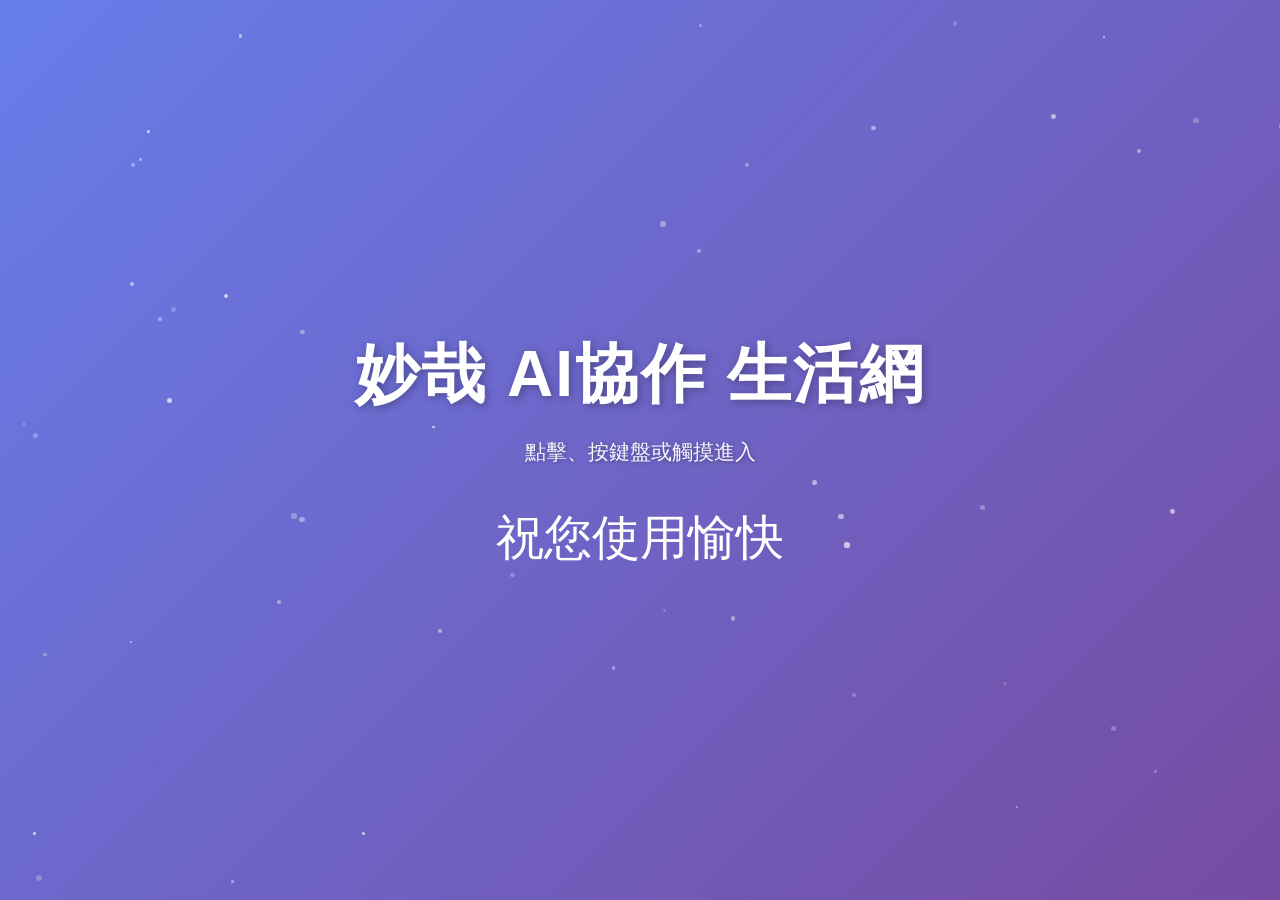
==== commit c952b544: "Update index.html 補齊<script src="i18n.js"></script>" ====
--- a/index.html
+++ b/index.html
@@ -57,6 +57,7 @@
         </section>
     </main>
 
+    <script src="i18n.js"></script>
     <script src="script.js"></script>
     
     </body>
--- a/home.css
+++ b/home.css
@@ -1,51 +1,6 @@
-:root {
-    --sidebar-width: 220px;
-    --sidebar-collapsed-width: 60px;
-    /* 亮色主題變數 */
-    --bg-primary: #f0f2f5;
-    --bg-secondary: #ffffff;
-    --bg-tertiary: #e8f0fe;
-    --text-primary: #333333;
-    --text-secondary: #666666;
-    --text-accent: #1a73e8;
-    --border-primary: #dee2e6;
-    --border-secondary: #e0e0e0;
-    --shadow-primary: rgba(0,0,0,0.1);
-    --shadow-secondary: rgba(0,0,0,0.15);
-}
+/* home.css - 首頁專屬樣式 */
 
-[data-theme="dark"] {
-    --bg-primary: #121212;
-    --bg-secondary: #1e1e1e;
-    --bg-tertiary: #2d2d2d;
-    --text-primary: #e0e0e0;
-    --text-secondary: #b0b0b0;
-    --text-accent: #64b5f6;
-    --border-primary: #404040;
-    --shadow-primary: rgba(0,0,0,0.3);
-    --shadow-secondary: rgba(0,0,0,0.4);
-}
-
-* {
-    margin: 0;
-    padding: 0;
-    box-sizing: border-box;
-}
-
-body {
-    font-family: "Microsoft JhengHei", sans-serif;
-    background-color: var(--bg-primary);
-    color: var(--text-primary);
-    font-size: 16px;
-    line-height: 1.6;
-    transition: background-color 0.3s ease, color 0.3s ease;
-    margin-left: 220px;
-}
-
-body.sidebar-collapsed {
-    margin-left: 60px;
-}
-
+/* 1. 容器微調：首頁的內容區可以稍微寬一點 */
 .container {
     max-width: 1000px;
     margin: 20px auto;
@@ -56,30 +11,7 @@
     transition: background-color 0.3s ease;
 }
 
-.theme-toggle {
-    position: fixed;
-    top: 20px;
-    right: 20px;
-    background: var(--bg-secondary);
-    border: 2px solid var(--border-primary);
-    border-radius: 50%;
-    width: 50px;
-    height: 50px;
-    cursor: pointer;
-    display: flex;
-    align-items: center;
-    justify-content: center;
-    font-size: 20px;
-    transition: all 0.3s ease;
-    box-shadow: 0 2px 8px var(--shadow-primary);
-    z-index: 1000;
-}
-
-.theme-toggle:hover {
-    transform: scale(1.1);
-    box-shadow: 0 4px 12px var(--shadow-secondary);
-}
-
+/* 2. 標頭裝飾 */
 .header-section {
     text-align: center;
     margin-bottom: 50px;
@@ -93,12 +25,7 @@
     margin-bottom: 10px;
 }
 
-.version-info {
-    font-size: 0.9em;
-    color: var(--text-secondary);
-    opacity: 0.8;
-}
-
+/* 3. 區塊通用樣式 */
 section {
     margin-bottom: 50px;
 }
@@ -111,24 +38,14 @@
     border-bottom: 2px solid var(--bg-tertiary);
 }
 
-/* 自我介紹區 */
+/* 4. 自我介紹區 */
 .intro-section .intro-content {
     background: var(--bg-tertiary);
     padding: 20px;
     border-radius: 8px;
-    line-height: 1.8;
 }
 
-.intro-content p {
-    margin-bottom: 15px;
-    font-size: 1.05em;
-}
-
-.intro-content strong {
-    color: var(--text-accent);
-}
-
-/* 功能卡片 */
+/* 5. 功能卡片網格 (首頁的核心皮肉) */
 .features-grid {
     display: grid;
     grid-template-columns: repeat(auto-fit, minmax(280px, 1fr));
@@ -151,22 +68,7 @@
     border-color: var(--text-accent);
 }
 
-.feature-icon {
-    font-size: 3em;
-    margin-bottom: 15px;
-}
-
-.feature-card h3 {
-    color: var(--text-accent);
-    font-size: 1.3em;
-    margin-bottom: 10px;
-}
-
-.feature-card p {
-    color: var(--text-secondary);
-    margin-bottom: 15px;
-    font-size: 0.95em;
-}
+.feature-icon { font-size: 3em; margin-bottom: 15px; }
 
 .feature-link {
     display: inline-block;
@@ -175,115 +77,12 @@
     padding: 10px 20px;
     border-radius: 6px;
     text-decoration: none;
-    transition: all 0.3s ease;
     font-weight: bold;
 }
 
-.feature-link:hover {
-    opacity: 0.9;
-    transform: translateX(5px);
-}
-
-/* 技術說明 */
-.tech-section .tech-content {
-    background: var(--bg-tertiary);
-    padding: 20px;
-    border-radius: 8px;
-    border-left: 4px solid var(--text-accent);
-}
-
-.tech-content p {
-    margin-bottom: 10px;
-}
-
-/* 聯絡方式 */
-.contact-section .contact-content {
+/* 6. 其他專屬區塊 (技術、聯絡) */
+.tech-content, .contact-content {
     background: var(--bg-tertiary);
     padding: 20px;
     border-radius: 8px;
 }
-
-.contact-content p {
-    margin-bottom: 10px;
-}
-
-.contact-content a {
-    color: var(--text-accent);
-    text-decoration: none;
-    font-weight: bold;
-}
-
-.contact-content a:hover {
-    text-decoration: underline;
-}
-
-/* 連動補丁：確保側邊欄與內容區同步 */
-body {
-    margin-left: var(--sidebar-width) !important;
-    transition: margin-left 0.3s ease !important;
-}
-
-body.sidebar-collapsed {
-    margin-left: var(--sidebar-collapsed-width) !important;
-}
-
-/* 響應式設計 */
-@media (max-width: 768px) {
-    body {
-        margin-left: 180px;
-    }
-
-    body.sidebar-collapsed {
-        margin-left: 50px;
-    }
-
-    .container {
-        padding: 25px;
-        margin: 10px;
-    }
-
-    .header-section h1 {
-        font-size: 1.8em;
-    }
-
-    section h2 {
-        font-size: 1.5em;
-    }
-
-    .features-grid {
-        grid-template-columns: 1fr;
-    }
-}
-
-@media (max-width: 480px) {
-    body {
-        margin-left: 0;
-    }
-
-    body.sidebar-collapsed {
-        margin-left: 0;
-    }
-
-    .container {
-        padding: 20px;
-        margin: 10px;
-    }
-
-    .header-section h1 {
-        font-size: 1.5em;
-    }
-
-    section h2 {
-        font-size: 1.3em;
-    }
-
-    .feature-icon {
-        font-size: 2.5em;
-    }
-}
-
-@media (max-width: 480px) {
-    body, body.sidebar-collapsed {
-        margin-left: 0 !important;
-    }
-}
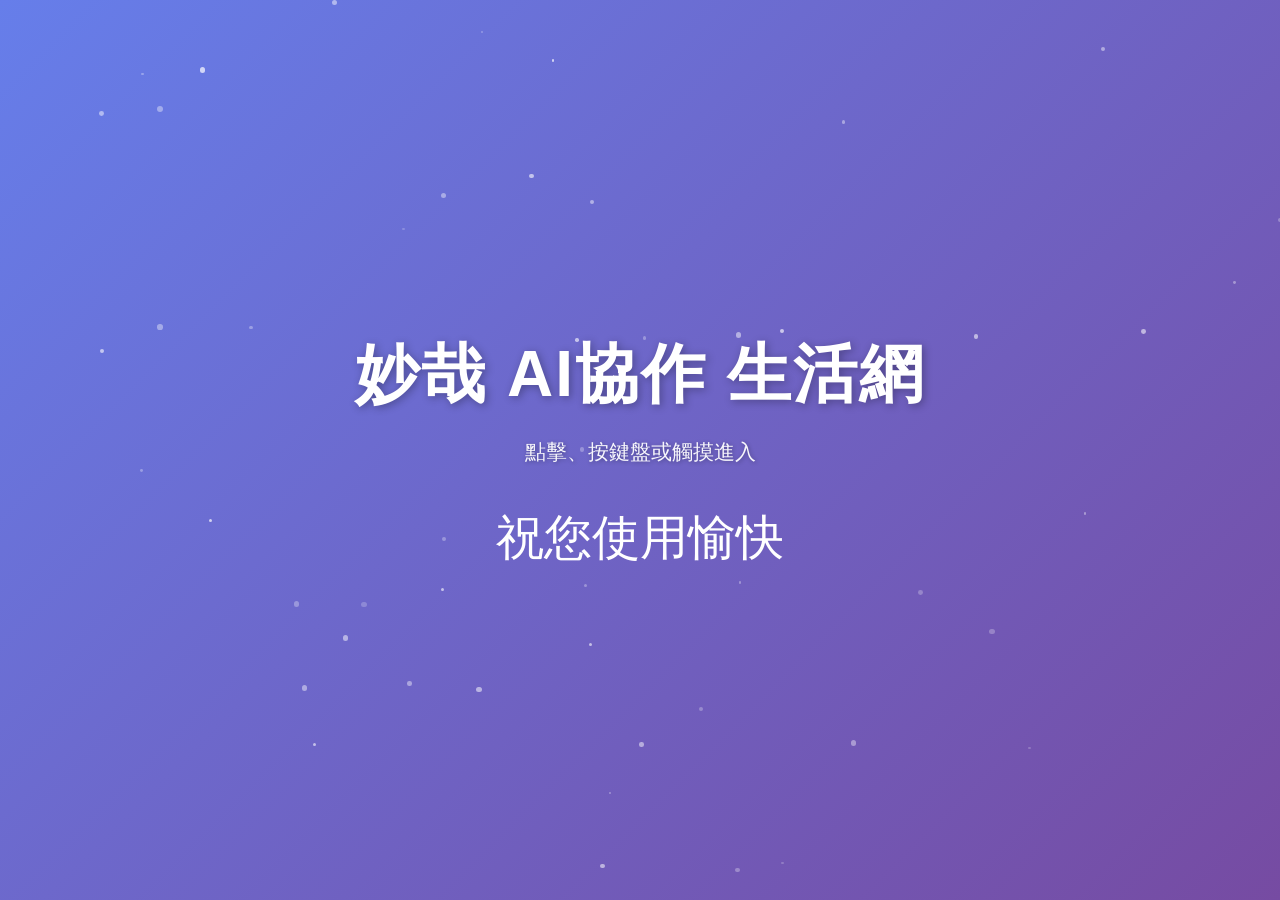
==== commit 3d35697f: "Update index.html" ====
--- a/index.html
+++ b/index.html
@@ -19,7 +19,7 @@
         <section class="intro-section">
             <h2>👋 自我介紹</h2>
             <div class="intro-content">
-                <p>您好！我是妙奇少，一位致力於將生活變得更加便利和有條理的開發者。</p>
+                <p>您好！我是妙哉，一位致力於將生活變得更加便利和有條理的開發者。</p>
             </div>
         </section>
 
--- a/styles.css
+++ b/styles.css
@@ -162,7 +162,65 @@
 }
 
 /* ==========================================================================
-   5. 響應式與細節
+   5. 側邊欄核心佈局 (修正色差與固定位置)
+   ========================================================================== */
+#sidebar {
+    position: fixed;           /* 強制固定在螢幕左側 */
+    left: 0;
+    top: 0;
+    width: var(--sidebar-width);
+    height: 100vh;
+    background-color: #2c3e50; /* ✅ 這就是你要的「色差」深色背景 */
+    color: white;
+    z-index: 1500;             /* 低於設定彈窗，但高於主內容 */
+    transition: width var(--transition-speed);
+    overflow-x: hidden;
+    display: flex;
+    flex-direction: column;
+}
+
+/* 當側邊欄縮起時的寬度切換 */
+body.sidebar-collapsed #sidebar {
+    width: var(--sidebar-collapsed-width);
+}
+
+/* 側邊欄內的連結樣式 */
+.sidebar-link {
+    display: flex;
+    align-items: center;
+    padding: 15px 20px;
+    color: #ecf0f1;
+    text-decoration: none;
+    transition: background 0.2s;
+    white-space: nowrap;      /* 防止文字折行 */
+}
+
+.sidebar-link:hover {
+    background-color: #34495e; /* 滑過時的微色差 */
+}
+
+/* 側邊欄標題與頁尾 */
+.sidebar-section-title {
+    padding: 20px 20px 10px;
+    font-size: 0.85em;
+    color: #95a5a6;
+    text-transform: uppercase;
+}
+
+.sidebar-footer {
+    margin-top: auto;        /* 讓頁尾固定在底部 */
+    padding: 20px;
+    border-top: 1px solid #34495e;
+}
+
+/* 修正縮起時隱藏文字 */
+body.sidebar-collapsed .sidebar-link span,
+body.sidebar-collapsed .sidebar-section-title {
+    display: none;
+}
+
+/* ==========================================================================
+   6. 響應式與細節
    ========================================================================== */
 @media (max-width: 768px) {
     body, body.sidebar-collapsed {
